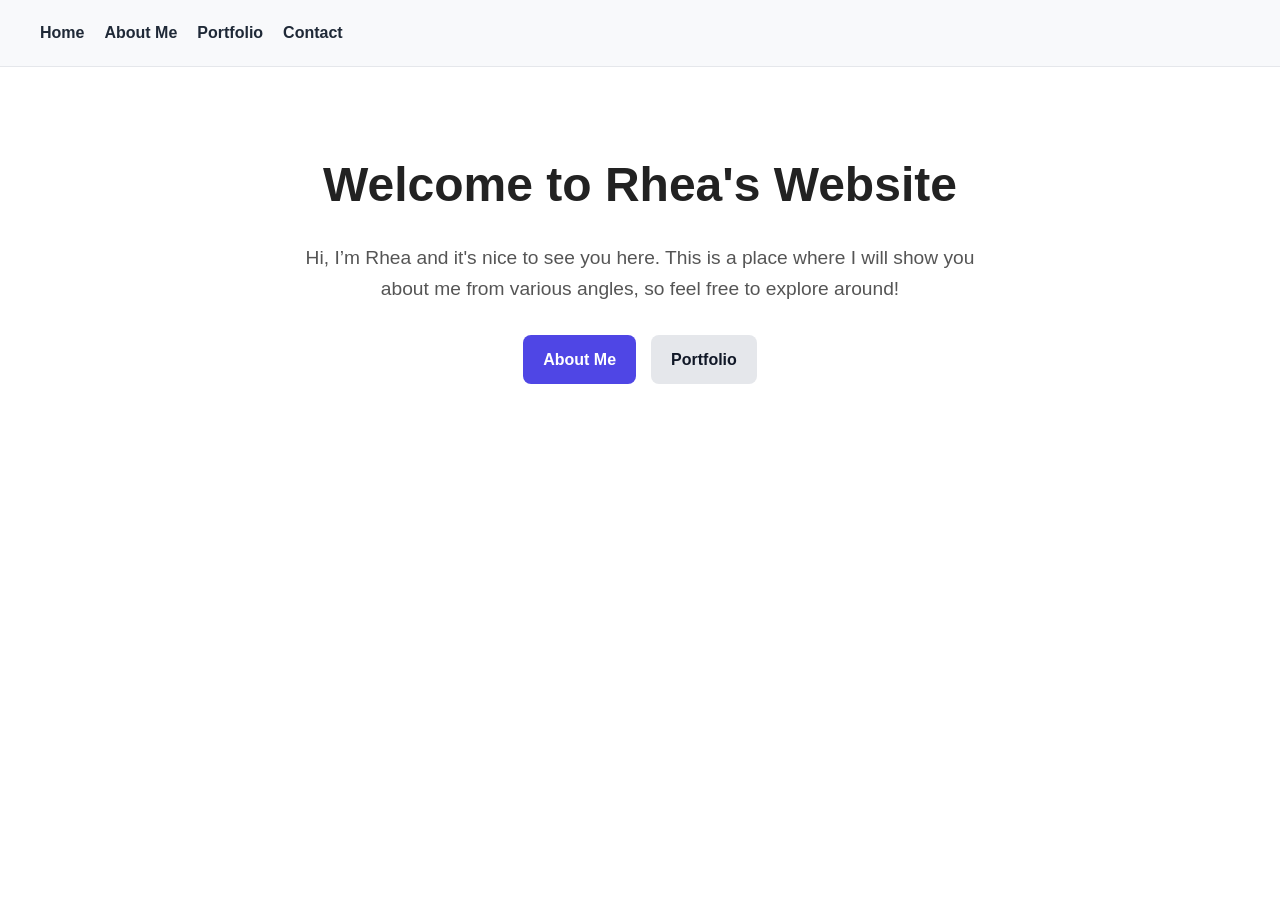
==== index.html @ 352bc134 "rename" ====
<!DOCTYPE html>
<html lang="en">
<head>
  <meta charset="UTF-8">
  <meta name="viewport" content="width=device-width, initial-scale=1.0">
  <title>Rhea Guo</title>
  <style>
    body {
      margin: 0;
      font-family: Arial, sans-serif;
      background-color: #ffffff;
      color: #222;
      line-height: 1.6;
    }

    header {
      background: #f8f9fb;
      border-bottom: 1px solid #e5e7eb;
      padding: 20px 40px;
    }

    nav {
      display: flex;
      gap: 20px;
      flex-wrap: wrap;
    }

    nav a {
      text-decoration: none;
      color: #1f2937;
      font-weight: 600;
    }

    nav a:hover {
      color: #2563eb;
    }

    .hero {
      max-width: 900px;
      margin: 80px auto;
      padding: 0 40px;
      text-align: center;
    }

    .hero h1 {
      font-size: 3rem;
      margin-bottom: 20px;
    }

    .hero p {
      font-size: 1.2rem;
      color: #555;
      max-width: 700px;
      margin: 0 auto 30px auto;
    }

    .buttons {
      display: flex;
      justify-content: center;
      gap: 15px;
      flex-wrap: wrap;
    }

    .button {
      display: inline-block;
      padding: 12px 20px;
      border-radius: 8px;
      text-decoration: none;
      font-weight: 600;
    }

    .primary {
      background: #4f46e5;
      color: white;
    }

    .secondary {
      background: #e5e7eb;
      color: #111827;
    }

    .button:hover {
      opacity: 0.9;
    }
  </style>
</head>

<body>
  <header>
    <nav>
      <a href="index.html">Home</a>
      <a href="about.html">About Me</a>
      <a href="portfolio.html">Portfolio</a>
      <a href="contact.html">Contact</a>
    </nav>
  </header>

  <main class="hero">
    <h1>Welcome to Rhea's Website</h1>
    <p>
      Hi, I’m Rhea and it's nice to see you here. This is a place where I will show you about me from various angles, so feel free to explore around!
    </p>

    <div class="buttons">
      <a class="button primary" href="about.html">About Me</a>
      <a class="button secondary" href="portfolio.html">Portfolio</a>
    </div>
  </main>
</body>
</html>
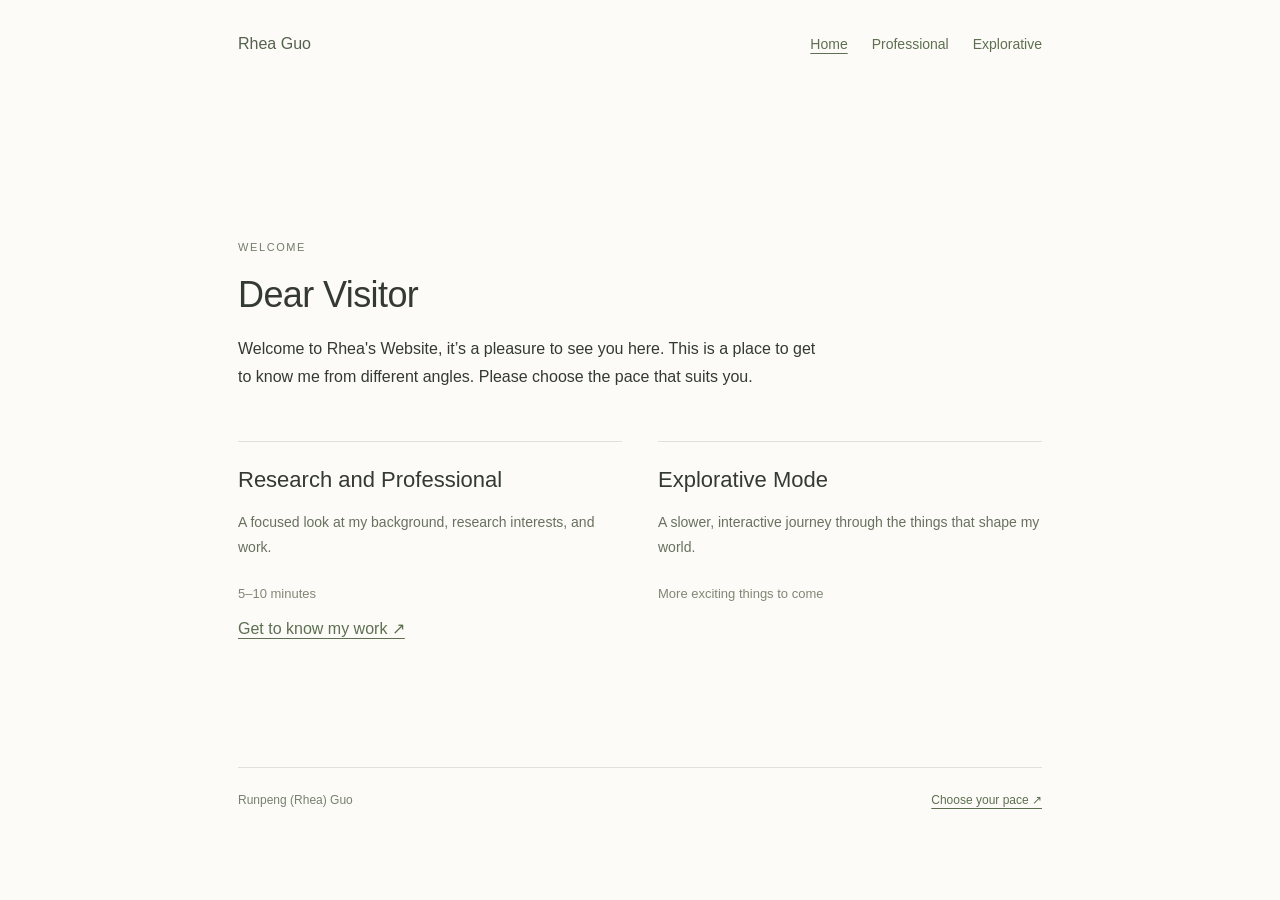
==== commit 96136e42: "add_homepage_professional" ====
--- a/index.html
+++ b/index.html
@@ -1,110 +1,82 @@
 <!DOCTYPE html>
 <html lang="en">
-<head>
-  <meta charset="UTF-8">
-  <meta name="viewport" content="width=device-width, initial-scale=1.0">
-  <title>Rhea Guo</title>
-  <style>
-    body {
-      margin: 0;
-      font-family: Arial, sans-serif;
-      background-color: #ffffff;
-      color: #222;
-      line-height: 1.6;
-    }
+  <head>
+    <meta charset="utf-8">
+    <meta name="viewport" content="width=device-width, initial-scale=1">
 
-    header {
-      background: #f8f9fb;
-      border-bottom: 1px solid #e5e7eb;
-      padding: 20px 40px;
-    }
+    <meta
+      name="description"
+      content="Runpeng (Rhea) Guo — Computer Science and Brain &amp; Cognitive Science. Work, research interests, and personal explorations."
+    >
 
-    nav {
-      display: flex;
-      gap: 20px;
-      flex-wrap: wrap;
-    }
+    <title>Welcome | Rhea Guo</title>
 
-    nav a {
-      text-decoration: none;
-      color: #1f2937;
-      font-weight: 600;
-    }
+    <link rel="stylesheet" href="assets/style.css">
+    <script defer src="assets/reveal.js"></script>
+  </head>
 
-    nav a:hover {
-      color: #2563eb;
-    }
+  <body>
+    <a class="skip" href="#main">Skip to content</a>
 
-    .hero {
-      max-width: 900px;
-      margin: 80px auto;
-      padding: 0 40px;
-      text-align: center;
-    }
+    <div class="botanical" aria-hidden="true"></div>
+    <div class="paper" aria-hidden="true"></div>
 
-    .hero h1 {
-      font-size: 3rem;
-      margin-bottom: 20px;
-    }
+    <div class="site">
+      <header>
+        <a class="brand" href="index.html">Rhea Guo</a>
 
-    .hero p {
-      font-size: 1.2rem;
-      color: #555;
-      max-width: 700px;
-      margin: 0 auto 30px auto;
-    }
+        <nav aria-label="Main navigation">
+          <a href="index.html" aria-current="page">Home</a>
+          <a href="professional.html">Professional</a>
+          <a href="about.html">Explorative</a>
+        </nav>
+      </header>
 
-    .buttons {
-      display: flex;
-      justify-content: center;
-      gap: 15px;
-      flex-wrap: wrap;
-    }
+      <main id="main">
+        <div class="entry">
+          <span class="eyebrow">Welcome</span>
 
-    .button {
-      display: inline-block;
-      padding: 12px 20px;
-      border-radius: 8px;
-      text-decoration: none;
-      font-weight: 600;
-    }
+          <h1>Dear Visitor</h1> <!-- add "good morning" "good afternoon" "good night" based on the visitor's time-->
 
-    .primary {
-      background: #4f46e5;
-      color: white;
-    }
+          <p>
+            Welcome to Rhea's Website, it’s a pleasure to see you here. This is a place to get to know me from different angles. Please choose the pace that suits you.
+          </p>
 
-    .secondary {
-      background: #e5e7eb;
-      color: #111827;
-    }
+          <div class="choices">
+            <div class="choice">
+              <h2>Research and Professional</h2>
 
-    .button:hover {
-      opacity: 0.9;
-    }
-  </style>
-</head>
+              <p>
+                A focused look at my background, research interests,
+                and work.
+              </p>
 
-<body>
-  <header>
-    <nav>
-      <a href="index.html">Home</a>
-      <a href="about.html">About Me</a>
-      <a href="portfolio.html">Portfolio</a>
-      <a href="contact.html">Contact</a>
-    </nav>
-  </header>
+              <span class="status">5–10 minutes</span>
+              <br>
 
-  <main class="hero">
-    <h1>Welcome to Rhea's Website</h1>
-    <p>
-      Hi, I’m Rhea and it's nice to see you here. This is a place where I will show you about me from various angles, so feel free to explore around!
-    </p>
+              <a class="cta" href="professional.html">
+                Get to know my work ↗
+              </a>
+            </div>
 
-    <div class="buttons">
-      <a class="button primary" href="about.html">About Me</a>
-      <a class="button secondary" href="portfolio.html">Portfolio</a>
+            <div class="choice">
+              <h2>Explorative Mode</h2>
+
+              <p>
+                A slower, interactive journey through the things
+                that shape my world.
+              </p>
+
+              <span class="status">More exciting things to come</span>
+            </div>
+          </div>
+        </div>
+      </main>
+
+      <footer>
+        <span>Runpeng (Rhea) Guo</span>
+        <a href="index.html">Choose your pace ↗</a>
+      </footer>
     </div>
-  </main>
-</body>
-</html>+  </body>
+</html>
--- a/assets/style.css
+++ b/assets/style.css
@@ -0,0 +1,88 @@
+:root{font-family:-apple-system,BlinkMacSystemFont,"Segoe UI",sans-serif;color:#343a32;background:#fcfbf7;font-size:16px;line-height:1.75}*{box-sizing:border-box}body{margin:0;min-height:100vh}a{color:#5d7051;text-underline-offset:4px}a:hover{color:#34492a}a:focus-visible,button:focus-visible{outline:2px solid #687c59;outline-offset:5px}.botanical{position:fixed;inset:0;z-index:0;pointer-events:none;background:#fcfbf7 url('pressed-specimens.jpg') center/cover no-repeat;filter:saturate(.7)}.paper{position:fixed;inset:0;z-index:1;pointer-events:none;background:#fcfbf7}.paper.revealing{mask-image:radial-gradient(circle 180px at var(--x,-500px) var(--y,-500px),rgba(0,0,0,.55),rgba(0,0,0,.72) 35%,#000 100%);-webkit-mask-image:radial-gradient(circle 180px at var(--x,-500px) var(--y,-500px),rgba(0,0,0,.55),rgba(0,0,0,.72) 35%,#000 100%)}.site{position:relative;z-index:2;max-width:900px;margin:auto;padding:30px 48px 32px}header{display:flex;justify-content:space-between;align-items:center;gap:24px}header .brand{text-decoration:none;color:#56624e;font-weight:500}nav{display:flex;gap:24px;flex-wrap:wrap;font-size:14px}nav a{text-decoration:none}nav [aria-current=page]{text-decoration:underline}main{padding:74px 0 24px}h1,h2,h3{font-weight:500;line-height:1.3}h1{font-size:36px;margin:12px 0 16px;letter-spacing:-.6px}h2{font-size:23px;margin:0 0 16px}h3{font-size:18px}p{margin:0 0 20px}.eyebrow{font-size:11px;letter-spacing:1.6px;color:#737c69;text-transform:uppercase}.profile{display:flex;align-items:center;justify-content:space-between;gap:32px;margin:0 0 35px}.profile p{margin:0;color:#646e5b}.portrait{width:190px;height:190px;flex:0 0 190px;border-radius:50%;background:#f0f0e9;border:1px dashed #c7ccbf;color:#798171;display:flex;align-items:center;justify-content:center;font-size:12px;object-fit:cover}section{padding:32px 0;border-top:1px solid #dfe2d8}.intro{max-width:660px}.interests{padding-left:20px}.muted{color:#71796a;font-size:14px}.choices{display:grid;grid-template-columns:1fr 1fr;gap:36px;margin-top:50px}.choice{border-top:1px solid #dfe2d8;padding-top:24px}.choice p{font-size:14px;color:#68715f}.choice h2{font-size:22px}.entry{padding-top:100px;padding-bottom:100px}.entry>p{max-width:580px}.status{font-size:13px;color:#818775}.cta{display:inline-block;margin-top:8px}footer{display:flex;justify-content:space-between;flex-wrap:wrap;gap:16px;border-top:1px solid #dfe2d8;padding-top:22px;font-size:12px;color:#77806e}.skip{position:absolute;left:20px;top:-100px;z-index:5;background:#fcfbf7;padding:10px}.skip:focus{top:10px}@media(max-width:600px){.site{padding:24px}header{align-items:flex-start;flex-direction:column;gap:15px}nav{gap:20px}main{padding-top:48px}.profile{gap:18px}.portrait{width:120px;height:120px;flex-basis:120px}h1{font-size:29px}.choices{grid-template-columns:1fr;gap:28px}.entry{padding-top:65px;padding-bottom:60px}}@media(prefers-reduced-motion:reduce){.paper.revealing{mask-image:none;-webkit-mask-image:none}}
+
+/* Professional mode: plain, very pale coral at the same lightness. */
+body.professional-mode{background:#fffaf7}
+.professional-mode .skip{background:#fffaf7}
+.professional-mode .portrait{background:#f9e9e0;border-color:#dfc9be}
+
+.professional-mode .featured-work {
+    max-width: 660px;
+    padding: 20px 24px;
+    border: 1px solid #e8dcd5;
+    border-radius: 6px;
+    background: #fffdfb;
+}
+
+.featured-work .eyebrow {
+    margin-bottom: 8px;
+}
+
+.featured-work h3 {
+    margin: 0 0 6px;
+    font-size: 21px;
+}
+
+.featured-work .work-subtitle {
+    margin-bottom: 6px;
+}
+
+.featured-work p:last-child {
+    margin-bottom: 0;
+}
+
+.featured-work + .featured-work {
+    margin-top: 14px;
+}
+
+.featured-work .muted {
+    margin-top: 10px;
+}
+
+.professional-mode .research-tags {
+    display: flex;
+    flex-wrap: wrap;
+    gap: 8px;
+    margin: 0;
+    padding: 0;
+    list-style: none;
+}
+
+.professional-mode .research-tags li {
+    padding: 4px 12px;
+    border: 1px solid #e8d3c7;
+    border-radius: 999px;
+    background: #f9e9e0;
+    color: #60463b;
+    font-size: 14px;
+}
+
+.featured-work-with-image {
+    display: grid;
+    grid-template-columns: minmax(0, 1fr) min(36%, 228px);
+    align-items: center;
+    gap: clamp(12px, 3vw, 20px);
+}
+
+.work-thumbnail {
+    display: block;
+    width: 100%;
+    height: auto;
+    aspect-ratio: 6 / 5;
+    object-fit: cover;
+    object-position: right center;
+    border-radius: 4px;
+}
+
+.work-thumbnail-overview {
+    object-position: center;
+}
+
+@media (max-width: 480px) {
+    .featured-work-with-image {
+        grid-template-columns: minmax(0, 1fr);
+    }
+
+    .work-thumbnail {
+        width: min(228px, 100%);
+    }
+}
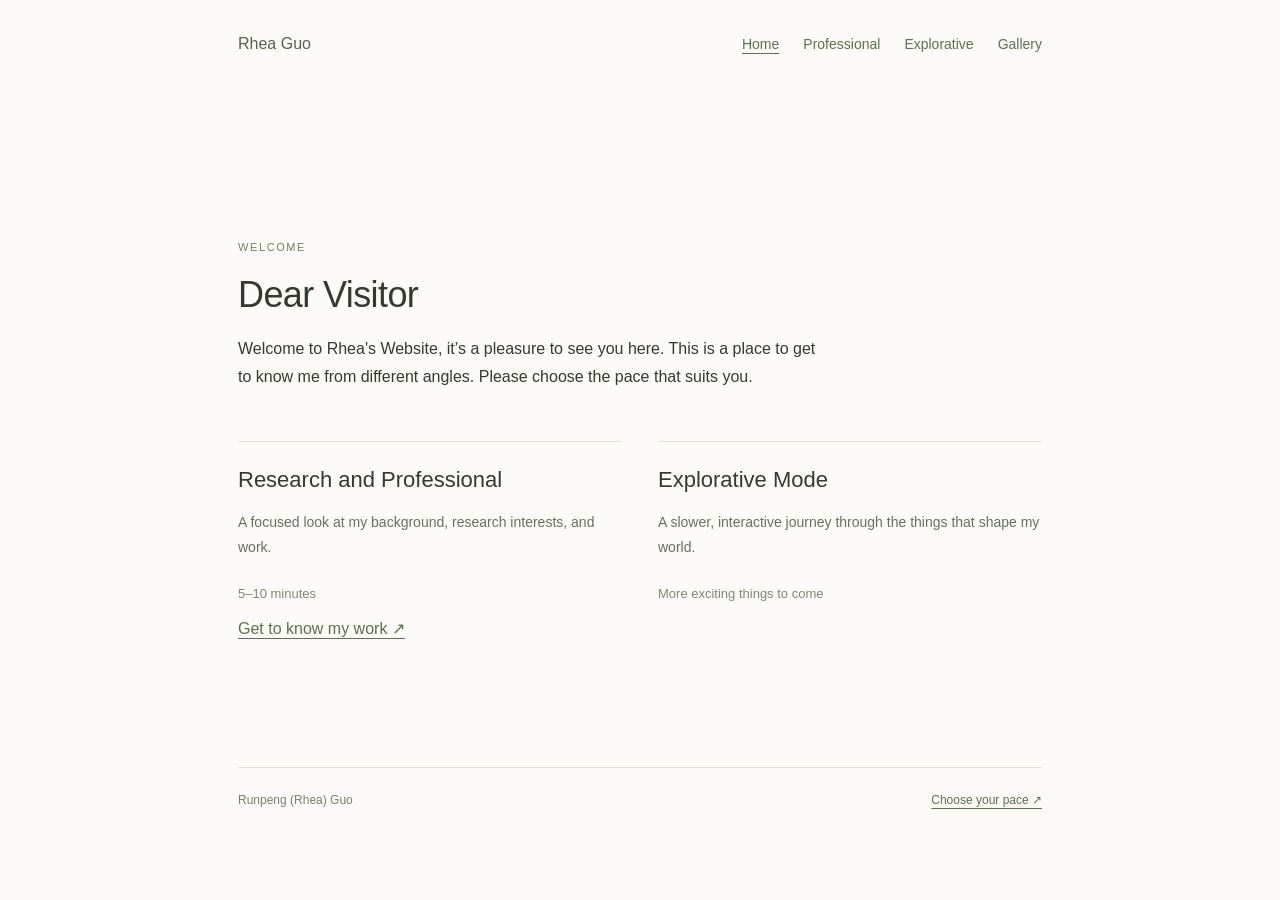
==== commit 9338b88d: "fix professional add gallery" ====
--- a/index.html
+++ b/index.html
@@ -29,6 +29,7 @@
           <a href="index.html" aria-current="page">Home</a>
           <a href="professional.html">Professional</a>
           <a href="about.html">Explorative</a>
+          <a href="gallery.html">Gallery</a>
         </nav>
       </header>
 
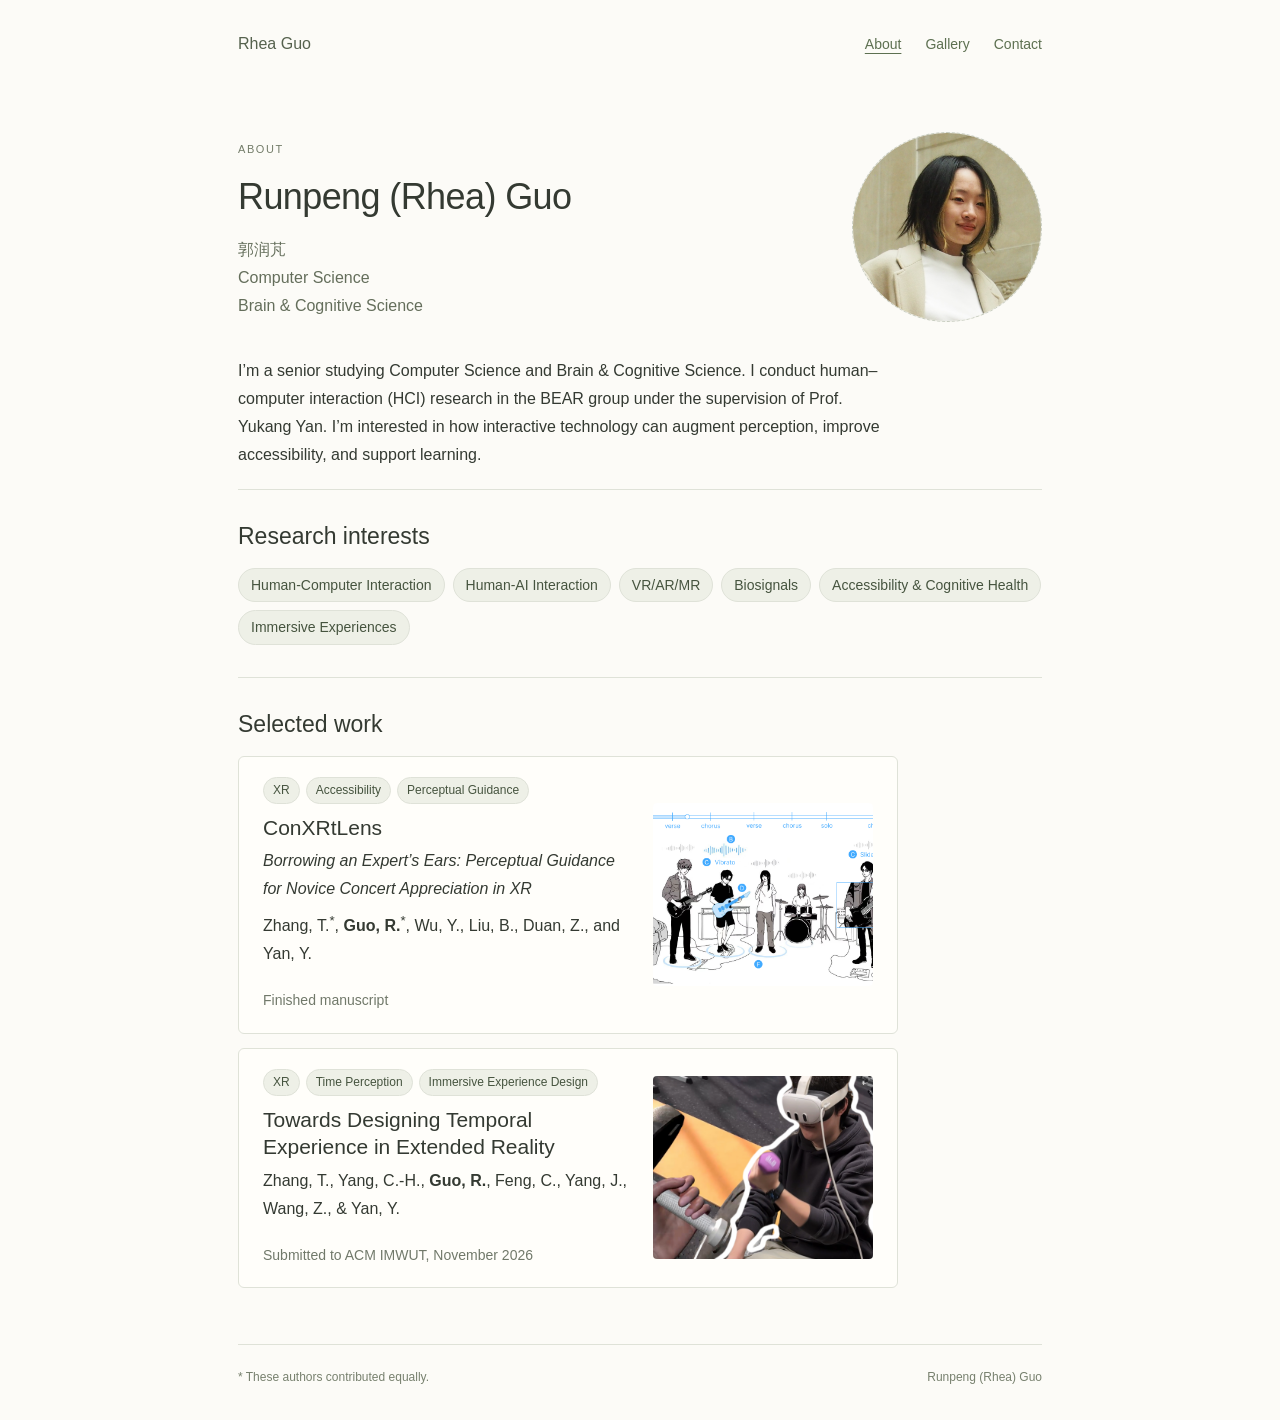
==== commit f4c7520b: "added contact" ====
--- a/index.html
+++ b/index.html
@@ -1,83 +1,115 @@
+
 <!DOCTYPE html>
 <html lang="en">
-  <head>
-    <meta charset="utf-8">
-    <meta name="viewport" content="width=device-width, initial-scale=1">
-
+<head>
+    <meta charset="UTF-8">
+    <meta name="viewport" content="width=device-width, initial-scale=1.0">
     <meta
-      name="description"
-      content="Runpeng (Rhea) Guo — Computer Science and Brain &amp; Cognitive Science. Work, research interests, and personal explorations."
+        name="description"
+        content="Runpeng (Rhea) Guo — Computer Science and Brain &amp; Cognitive Science. Work, research interests, and personal explorations."
     >
 
-    <title>Welcome | Rhea Guo</title>
+    <title>About | Rhea Guo</title>
 
     <link rel="stylesheet" href="assets/style.css">
-    <script defer src="assets/reveal.js"></script>
-  </head>
+</head>
 
-  <body>
+<body class="professional-mode">
     <a class="skip" href="#main">Skip to content</a>
 
-    <div class="botanical" aria-hidden="true"></div>
-    <div class="paper" aria-hidden="true"></div>
+    <div class="site">
 
-    <div class="site">
-      <header>
-        <a class="brand" href="index.html">Rhea Guo</a>
+        <!-- Header -->
+        <header>
+            <a class="brand" href="index.html">Rhea Guo</a>
 
-        <nav aria-label="Main navigation">
-          <a href="index.html" aria-current="page">Home</a>
-          <a href="professional.html">Professional</a>
-          <a href="about.html">Explorative</a>
-          <a href="gallery.html">Gallery</a>
-        </nav>
-      </header>
+            <nav aria-label="Main navigation">
+                <a href="index.html" aria-current="page">About</a>
+                <a href="gallery.html">Gallery</a>
+                <a href="contact.html">Contact</a>
+            </nav>
+        </header>
 
-      <main id="main">
-        <div class="entry">
-          <span class="eyebrow">Welcome</span>
+        <!-- Main Content -->
+        <main id="main">
 
-          <h1>Dear Visitor</h1> <!-- add "good morning" "good afternoon" "good night" based on the visitor's time-->
+            <!-- Profile Section -->
+            <div class="profile">
+                <div>
+                    <span class="eyebrow">About</span>
 
-          <p>
-            Welcome to Rhea's Website, it’s a pleasure to see you here. This is a place to get to know me from different angles. Please choose the pace that suits you.
-          </p>
+                    <h1>Runpeng (Rhea) Guo</h1>
 
-          <div class="choices">
-            <div class="choice">
-              <h2>Research and Professional</h2>
+                    <p>
+                        <span lang="zh-Hans">郭润芃</span><br>
+                        Computer Science<br>
+                        Brain &amp; Cognitive Science
+                    </p>
+                </div>
 
-              <p>
-                A focused look at my background, research interests,
-                and work.
-              </p>
-
-              <span class="status">5–10 minutes</span>
-              <br>
-
-              <a class="cta" href="professional.html">
-                Get to know my work ↗
-              </a>
+                <img class="portrait" src="assets/rhea-portrait.png" alt="Portrait of Runpeng (Rhea) Guo">
             </div>
 
-            <div class="choice">
-              <h2>Explorative Mode</h2>
+            <!-- Introduction -->
+            <p class="intro">
+                I’m a senior studying Computer Science and Brain &amp; Cognitive Science. I conduct human–computer interaction (HCI) research in the BEAR group under the supervision of Prof. Yukang Yan. I’m interested in how interactive technology can augment perception, improve accessibility, and support learning.
+            </p>
 
-              <p>
-                A slower, interactive journey through the things
-                that shape my world.
-              </p>
+            <!-- Research Interests -->
+            <section>
+                <h2>Research interests</h2>
+                <ul class="interests research-tags" role="list">
+                    <li>Human-Computer Interaction</li>
+                    <li>Human-AI Interaction</li>
+                    <li>VR/AR/MR</li>
+                    <li>Biosignals</li>
+                    <li>Accessibility &amp; Cognitive Health</li>
+                    <li>Immersive Experiences</li>
+                </ul>
+            </section>
 
-              <span class="status">More exciting things to come</span>
-            </div>
-          </div>
-        </div>
-      </main>
+            <section aria-labelledby="selected-work">
+                <h2 id="selected-work">Selected work</h2>
+                <article class="featured-work featured-work-with-image">
+                    <div>
+                        <ul class="research-tags work-tags" role="list" aria-label="Project keywords">
+                            <li>XR</li>
+                            <li>Accessibility</li>
+                            <li>Perceptual Guidance</li>
+                        </ul>
+                        <h3>ConXRtLens</h3>
+                        <p class="work-subtitle"><cite>Borrowing an Expert’s Ears: Perceptual Guidance for Novice Concert Appreciation in XR</cite></p>
+                        <p>Zhang, T.<sup>*</sup>, <strong>Guo, R.</strong><sup>*</sup>, Wu, Y., Liu, B., Duan, Z., and Yan, Y.</p>
+                        <p class="muted">Finished manuscript</p>
+                    </div>
+                    <img class="work-thumbnail work-thumbnail-overview" src="assets/conxrtlens-overview.png" width="766" height="608"
+                         alt="ConXRtLens concert scene with a song timeline and visual cues around the performers">
+                </article>
+                <article class="featured-work featured-work-with-image">
+                    <div>
+                        <ul class="research-tags work-tags" role="list" aria-label="Project keywords">
+                            <li>XR</li>
+                            <li>Time Perception</li>
+                            <li>Immersive Experience Design</li>
+                        </ul>
+                        <h3>Towards Designing Temporal Experience in Extended Reality</h3>
+                        <p>Zhang, T., Yang, C.-H., <strong>Guo, R.</strong>, Feng, C., Yang, J., Wang, Z., &amp; Yan, Y.</p>
+                        <p class="muted">Submitted to ACM IMWUT, November 2026</p>
+                    </div>
+                    <img class="work-thumbnail" src="assets/temporal-demo.png" width="906" height="480"
+                         alt="XR exercise demo with a headset wearer lifting a dumbbell">
+                </article>
+            </section>
 
-      <footer>
-        <span>Runpeng (Rhea) Guo</span>
-        <a href="index.html">Choose your pace ↗</a>
-      </footer>
+            <!-- News draft to complete before displaying: Very excited to attend UIST2026 and -->
+        </main>
+
+        <!-- Footer -->
+        <footer>
+            <span>* These authors contributed equally.</span>
+            <span>Runpeng (Rhea) Guo</span>
+        </footer>
+
     </div>
-  </body>
+</body>
 </html>
--- a/assets/style.css
+++ b/assets/style.css
@@ -1,20 +1,11 @@
 :root{font-family:-apple-system,BlinkMacSystemFont,"Segoe UI",sans-serif;color:#343a32;background:#fcfbf7;font-size:16px;line-height:1.75}*{box-sizing:border-box}body{margin:0;min-height:100vh}a{color:#5d7051;text-underline-offset:4px}a:hover{color:#34492a}a:focus-visible,button:focus-visible{outline:2px solid #687c59;outline-offset:5px}.botanical{position:fixed;inset:0;z-index:0;pointer-events:none;background:#fcfbf7 url('pressed-specimens.jpg') center/cover no-repeat;filter:saturate(.7)}.paper{position:fixed;inset:0;z-index:1;pointer-events:none;background:#fcfbf7}.paper.revealing{mask-image:radial-gradient(circle 180px at var(--x,-500px) var(--y,-500px),rgba(0,0,0,.55),rgba(0,0,0,.72) 35%,#000 100%);-webkit-mask-image:radial-gradient(circle 180px at var(--x,-500px) var(--y,-500px),rgba(0,0,0,.55),rgba(0,0,0,.72) 35%,#000 100%)}.site{position:relative;z-index:2;max-width:900px;margin:auto;padding:30px 48px 32px}header{display:flex;justify-content:space-between;align-items:center;gap:24px}header .brand{text-decoration:none;color:#56624e;font-weight:500}nav{display:flex;gap:24px;flex-wrap:wrap;font-size:14px}nav a{text-decoration:none}nav [aria-current=page]{text-decoration:underline}main{padding:74px 0 24px}h1,h2,h3{font-weight:500;line-height:1.3}h1{font-size:36px;margin:12px 0 16px;letter-spacing:-.6px}h2{font-size:23px;margin:0 0 16px}h3{font-size:18px}p{margin:0 0 20px}.eyebrow{font-size:11px;letter-spacing:1.6px;color:#737c69;text-transform:uppercase}.profile{display:flex;align-items:center;justify-content:space-between;gap:32px;margin:0 0 35px}.profile p{margin:0;color:#646e5b}.portrait{width:190px;height:190px;flex:0 0 190px;border-radius:50%;background:#f0f0e9;border:1px dashed #c7ccbf;color:#798171;display:flex;align-items:center;justify-content:center;font-size:12px;object-fit:cover}section{padding:32px 0;border-top:1px solid #dfe2d8}.intro{max-width:660px}.interests{padding-left:20px}.muted{color:#71796a;font-size:14px}.choices{display:grid;grid-template-columns:1fr 1fr;gap:36px;margin-top:50px}.choice{border-top:1px solid #dfe2d8;padding-top:24px}.choice p{font-size:14px;color:#68715f}.choice h2{font-size:22px}.entry{padding-top:100px;padding-bottom:100px}.entry>p{max-width:580px}.status{font-size:13px;color:#818775}.cta{display:inline-block;margin-top:8px}footer{display:flex;justify-content:space-between;flex-wrap:wrap;gap:16px;border-top:1px solid #dfe2d8;padding-top:22px;font-size:12px;color:#77806e}.skip{position:absolute;left:20px;top:-100px;z-index:5;background:#fcfbf7;padding:10px}.skip:focus{top:10px}@media(max-width:600px){.site{padding:24px}header{align-items:flex-start;flex-direction:column;gap:15px}nav{gap:20px}main{padding-top:48px}.profile{gap:18px}.portrait{width:120px;height:120px;flex-basis:120px}h1{font-size:29px}.choices{grid-template-columns:1fr;gap:28px}.entry{padding-top:65px;padding-bottom:60px}}@media(prefers-reduced-motion:reduce){.paper.revealing{mask-image:none;-webkit-mask-image:none}}
-
-/* Professional mode: plain, very pale coral at the same lightness. */
-body.professional-mode{background:#fffaf7}
-.professional-mode .skip{background:#fffaf7}
-.professional-mode .portrait{background:#f9e9e0;border-color:#dfc9be}
 
 .professional-mode .featured-work {
     max-width: 660px;
     padding: 20px 24px;
-    border: 1px solid #e8dcd5;
+    border: 1px solid #dfe2d8;
     border-radius: 6px;
-    background: #fffdfb;
-}
-
-.featured-work .eyebrow {
-    margin-bottom: 8px;
+    background: #fffefa;
 }
 
 .featured-work h3 {
@@ -49,11 +40,21 @@
 
 .professional-mode .research-tags li {
     padding: 4px 12px;
-    border: 1px solid #e8d3c7;
+    border: 1px solid #dfe2d8;
     border-radius: 999px;
-    background: #f9e9e0;
-    color: #60463b;
+    background: #eef0e7;
+    color: #46543f;
     font-size: 14px;
+}
+
+.professional-mode .work-tags {
+    gap: 6px;
+    margin-bottom: 10px;
+}
+
+.professional-mode .work-tags li {
+    padding: 2px 9px;
+    font-size: 12px;
 }
 
 .featured-work-with-image {
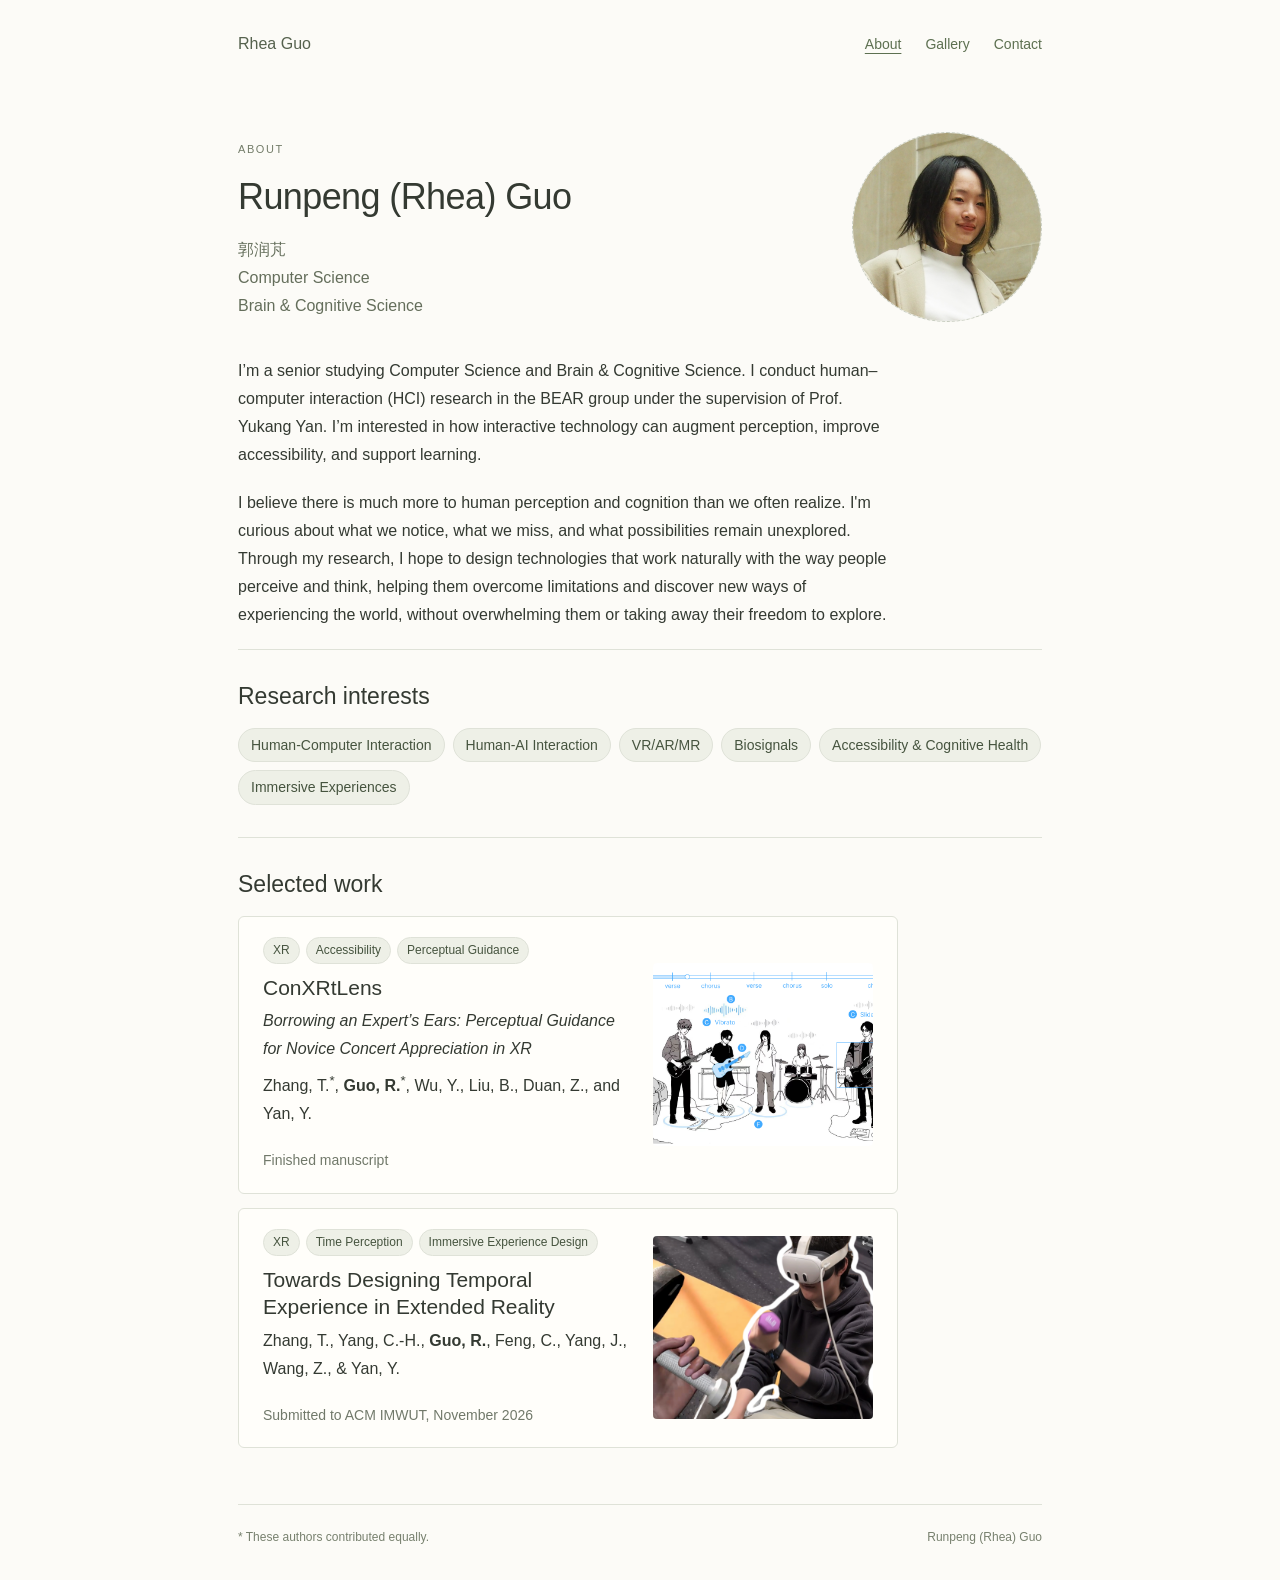
==== commit 7e52fbd8: "add one image, add philosophy" ====
--- a/index.html
+++ b/index.html
@@ -53,6 +53,10 @@
             <!-- Introduction -->
             <p class="intro">
                 I’m a senior studying Computer Science and Brain &amp; Cognitive Science. I conduct human–computer interaction (HCI) research in the BEAR group under the supervision of Prof. Yukang Yan. I’m interested in how interactive technology can augment perception, improve accessibility, and support learning.
+            </p>
+
+            <p class="intro">
+                I believe there is much more to human perception and cognition than we often realize. I'm curious about what we notice, what we miss, and what possibilities remain unexplored. Through my research, I hope to design technologies that work naturally with the way people perceive and think, helping them overcome limitations and discover new ways of experiencing the world, without overwhelming them or taking away their freedom to explore.
             </p>
 
             <!-- Research Interests -->
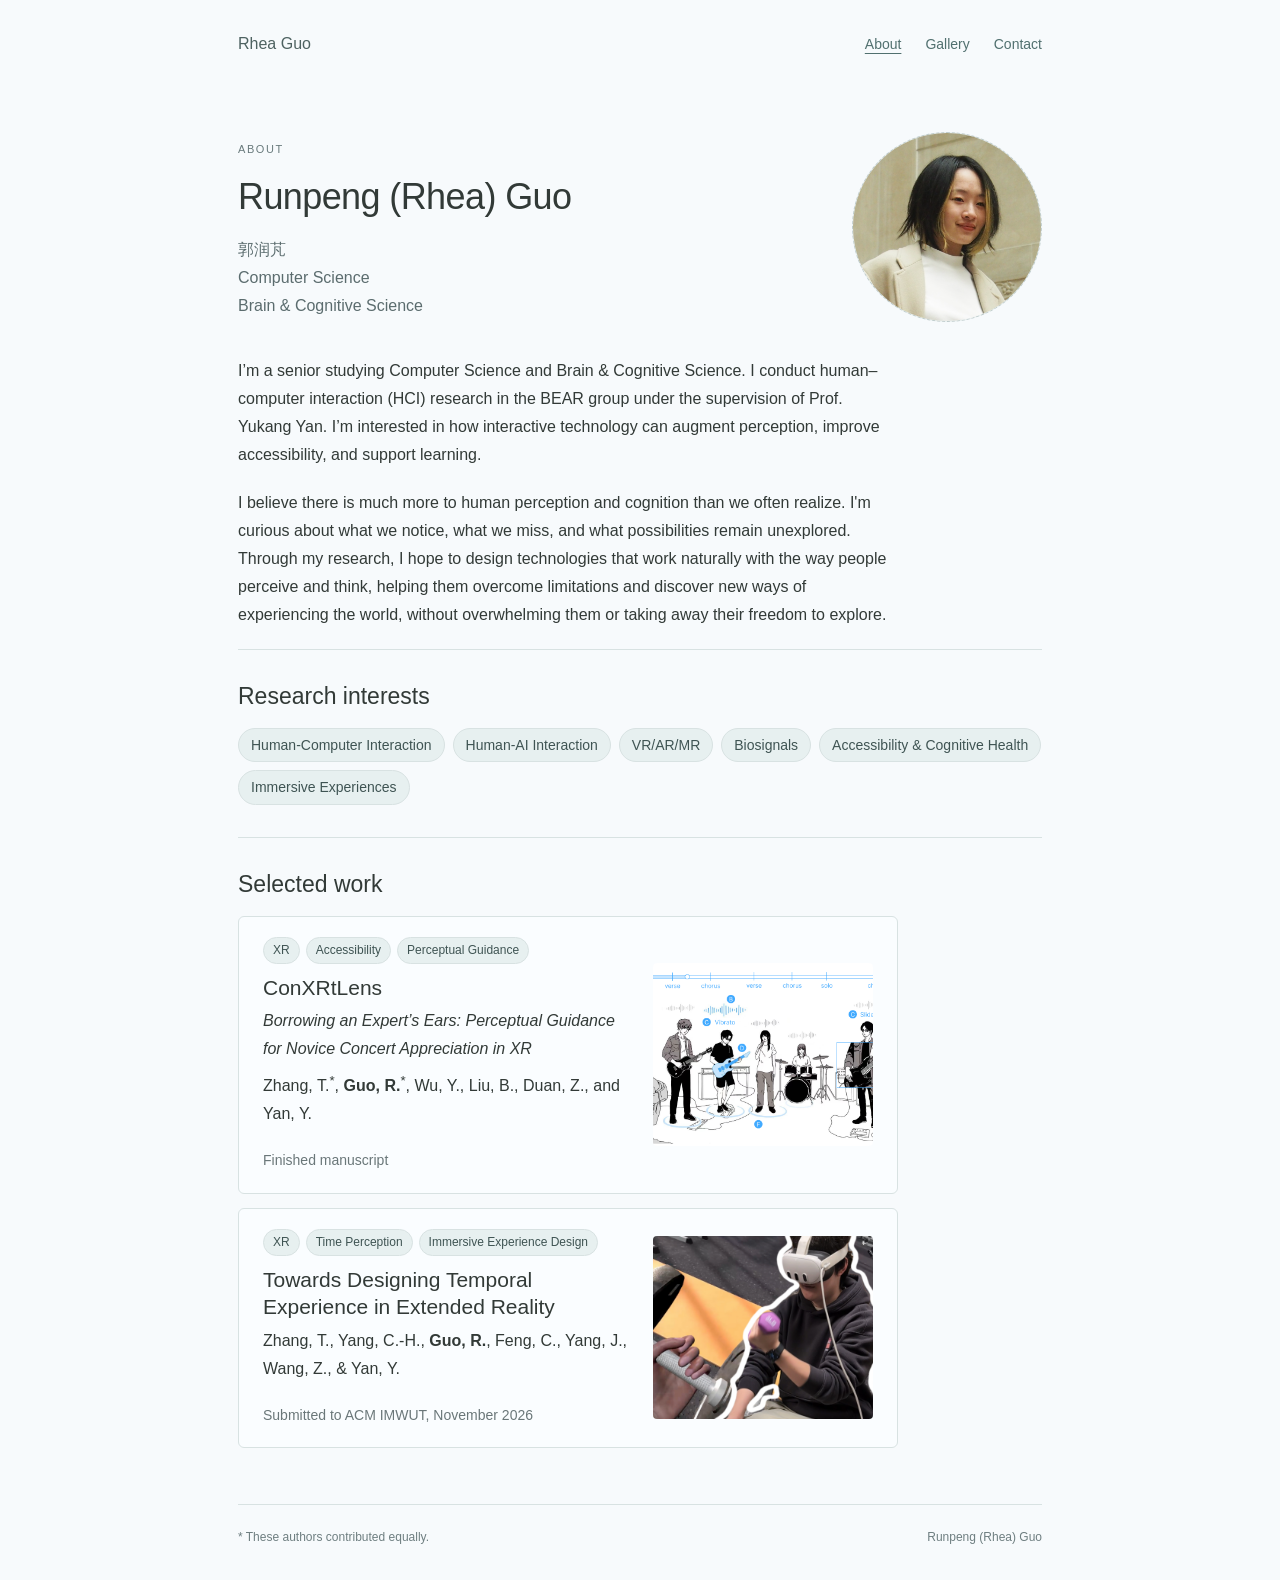
==== commit 56050843: "favicon" ====
--- a/index.html
+++ b/index.html
@@ -11,6 +11,7 @@
 
     <title>About | Rhea Guo</title>
 
+    <link rel="icon" type="image/png" sizes="64x64" href="assets/favicon-paw.png">
     <link rel="stylesheet" href="assets/style.css">
 </head>
 
--- a/assets/style.css
+++ b/assets/style.css
@@ -1,11 +1,296 @@
-:root{font-family:-apple-system,BlinkMacSystemFont,"Segoe UI",sans-serif;color:#343a32;background:#fcfbf7;font-size:16px;line-height:1.75}*{box-sizing:border-box}body{margin:0;min-height:100vh}a{color:#5d7051;text-underline-offset:4px}a:hover{color:#34492a}a:focus-visible,button:focus-visible{outline:2px solid #687c59;outline-offset:5px}.botanical{position:fixed;inset:0;z-index:0;pointer-events:none;background:#fcfbf7 url('pressed-specimens.jpg') center/cover no-repeat;filter:saturate(.7)}.paper{position:fixed;inset:0;z-index:1;pointer-events:none;background:#fcfbf7}.paper.revealing{mask-image:radial-gradient(circle 180px at var(--x,-500px) var(--y,-500px),rgba(0,0,0,.55),rgba(0,0,0,.72) 35%,#000 100%);-webkit-mask-image:radial-gradient(circle 180px at var(--x,-500px) var(--y,-500px),rgba(0,0,0,.55),rgba(0,0,0,.72) 35%,#000 100%)}.site{position:relative;z-index:2;max-width:900px;margin:auto;padding:30px 48px 32px}header{display:flex;justify-content:space-between;align-items:center;gap:24px}header .brand{text-decoration:none;color:#56624e;font-weight:500}nav{display:flex;gap:24px;flex-wrap:wrap;font-size:14px}nav a{text-decoration:none}nav [aria-current=page]{text-decoration:underline}main{padding:74px 0 24px}h1,h2,h3{font-weight:500;line-height:1.3}h1{font-size:36px;margin:12px 0 16px;letter-spacing:-.6px}h2{font-size:23px;margin:0 0 16px}h3{font-size:18px}p{margin:0 0 20px}.eyebrow{font-size:11px;letter-spacing:1.6px;color:#737c69;text-transform:uppercase}.profile{display:flex;align-items:center;justify-content:space-between;gap:32px;margin:0 0 35px}.profile p{margin:0;color:#646e5b}.portrait{width:190px;height:190px;flex:0 0 190px;border-radius:50%;background:#f0f0e9;border:1px dashed #c7ccbf;color:#798171;display:flex;align-items:center;justify-content:center;font-size:12px;object-fit:cover}section{padding:32px 0;border-top:1px solid #dfe2d8}.intro{max-width:660px}.interests{padding-left:20px}.muted{color:#71796a;font-size:14px}.choices{display:grid;grid-template-columns:1fr 1fr;gap:36px;margin-top:50px}.choice{border-top:1px solid #dfe2d8;padding-top:24px}.choice p{font-size:14px;color:#68715f}.choice h2{font-size:22px}.entry{padding-top:100px;padding-bottom:100px}.entry>p{max-width:580px}.status{font-size:13px;color:#818775}.cta{display:inline-block;margin-top:8px}footer{display:flex;justify-content:space-between;flex-wrap:wrap;gap:16px;border-top:1px solid #dfe2d8;padding-top:22px;font-size:12px;color:#77806e}.skip{position:absolute;left:20px;top:-100px;z-index:5;background:#fcfbf7;padding:10px}.skip:focus{top:10px}@media(max-width:600px){.site{padding:24px}header{align-items:flex-start;flex-direction:column;gap:15px}nav{gap:20px}main{padding-top:48px}.profile{gap:18px}.portrait{width:120px;height:120px;flex-basis:120px}h1{font-size:29px}.choices{grid-template-columns:1fr;gap:28px}.entry{padding-top:65px;padding-bottom:60px}}@media(prefers-reduced-motion:reduce){.paper.revealing{mask-image:none;-webkit-mask-image:none}}
+:root {
+    font-family: -apple-system,BlinkMacSystemFont,"Segoe UI",sans-serif;
+    color: hsl(157 7.40741% 21.17647%);
+    background: hsl(202 45.45455% 97.84314%);
+    font-size: 16px;
+    line-height: 1.75;
+}
+
+* {
+    box-sizing: border-box;
+}
+
+body {
+    margin: 0;
+    min-height: 100vh;
+}
+
+a {
+    color: hsl(178 16.06218% 37.84314%);
+    text-underline-offset: 4px;
+}
+
+a:hover {
+    color: hsl(178 26.95652% 22.54902%);
+}
+
+a:focus-visible,button:focus-visible {
+    outline: 2px solid hsl(178 16.43192% 41.76471%);
+    outline-offset: 5px;
+}
+
+.botanical {
+    position: fixed;
+    inset: 0;
+    z-index: 0;
+    pointer-events: none;
+    background: hsl(202 45.45455% 97.84314%) url('pressed-specimens.jpg') center/cover no-repeat;
+    filter: saturate(.7);
+}
+
+.paper {
+    position: fixed;
+    inset: 0;
+    z-index: 1;
+    pointer-events: none;
+    background: hsl(202 45.45455% 97.84314%);
+}
+
+.paper.revealing {
+    mask-image: radial-gradient(circle 180px at var(--x,-500px) var(--y,-500px),rgba(0,0,0,.55),rgba(0,0,0,.72) 35%,#000 100%);
+    -webkit-mask-image: radial-gradient(circle 180px at var(--x,-500px) var(--y,-500px),rgba(0,0,0,.55),rgba(0,0,0,.72) 35%,#000 100%);
+}
+
+.site {
+    position: relative;
+    z-index: 2;
+    max-width: 900px;
+    margin: auto;
+    padding: 30px 48px 32px;
+}
+
+header {
+    display: flex;
+    justify-content: space-between;
+    align-items: center;
+    gap: 24px;
+}
+
+header .brand {
+    text-decoration: none;
+    color: hsl(178 11.36364% 34.50980%);
+    font-weight: 500;
+}
+
+nav {
+    display: flex;
+    gap: 24px;
+    flex-wrap: wrap;
+    font-size: 14px;
+}
+
+nav a {
+    text-decoration: none;
+}
+
+nav [aria-current=page] {
+    text-decoration: underline;
+}
+
+main {
+    padding: 74px 0 24px;
+}
+
+h1,h2,h3 {
+    font-weight: 500;
+    line-height: 1.3;
+}
+
+h1 {
+    font-size: 36px;
+    margin: 12px 0 16px;
+    letter-spacing: -.6px;
+}
+
+h2 {
+    font-size: 23px;
+    margin: 0 0 16px;
+}
+
+h3 {
+    font-size: 18px;
+}
+
+p {
+    margin: 0 0 20px;
+}
+
+.eyebrow {
+    font-size: 11px;
+    letter-spacing: 1.6px;
+    color: hsl(187 8.29694% 44.90196%);
+    text-transform: uppercase;
+}
+
+.profile {
+    display: flex;
+    align-items: center;
+    justify-content: space-between;
+    gap: 32px;
+    margin: 0 0 35px;
+}
+
+.profile p {
+    margin: 0;
+    color: hsl(187 9.45274% 39.41176%);
+}
+
+.portrait {
+    width: 190px;
+    height: 190px;
+    flex: 0 0 190px;
+    border-radius: 50%;
+    background: hsl(178 18.91892% 92.74510%);
+    border: 1px dashed hsl(178 11.30435% 77.45098%);
+    color: hsl(187 6.61157% 47.45098%);
+    display: flex;
+    align-items: center;
+    justify-content: center;
+    font-size: 12px;
+    object-fit: cover;
+}
+
+section {
+    padding: 32px 0;
+    border-top: 1px solid hsl(178 14.70588% 86.66667%);
+}
+
+.intro {
+    max-width: 660px;
+}
+
+.interests {
+    padding-left: 20px;
+}
+
+.muted {
+    color: hsl(187 6.60793% 44.50980%);
+    font-size: 14px;
+}
+
+.choices {
+    display: grid;
+    grid-template-columns: 1fr 1fr;
+    gap: 36px;
+    margin-top: 50px;
+}
+
+.choice {
+    border-top: 1px solid hsl(178 14.70588% 86.66667%);
+    padding-top: 24px;
+}
+
+.choice p {
+    font-size: 14px;
+    color: hsl(187 8.65385% 40.78431%);
+}
+
+.choice h2 {
+    font-size: 22px;
+}
+
+.entry {
+    padding-top: 100px;
+    padding-bottom: 100px;
+}
+
+.entry>p {
+    max-width: 580px;
+}
+
+.status {
+    font-size: 13px;
+    color: hsl(187 7.14286% 49.41176%);
+}
+
+.cta {
+    display: inline-block;
+    margin-top: 8px;
+}
+
+footer {
+    display: flex;
+    justify-content: space-between;
+    flex-wrap: wrap;
+    gap: 16px;
+    border-top: 1px solid hsl(178 14.70588% 86.66667%);
+    padding-top: 22px;
+    font-size: 12px;
+    color: hsl(187 7.56303% 46.66667%);
+}
+
+.skip {
+    position: absolute;
+    left: 20px;
+    top: -100px;
+    z-index: 5;
+    background: hsl(202 45.45455% 97.84314%);
+    padding: 10px;
+}
+
+.skip:focus {
+    top: 10px;
+}
+
+@media (max-width:600px) {
+    .site {
+        padding: 24px;
+    }
+
+    header {
+        align-items: flex-start;
+        flex-direction: column;
+        gap: 15px;
+    }
+
+    nav {
+        gap: 20px;
+    }
+
+    main {
+        padding-top: 48px;
+    }
+
+    .profile {
+        gap: 18px;
+    }
+
+    .portrait {
+        width: 120px;
+        height: 120px;
+        flex-basis: 120px;
+    }
+
+    h1 {
+        font-size: 29px;
+    }
+
+    .choices {
+        grid-template-columns: 1fr;
+        gap: 28px;
+    }
+
+    .entry {
+        padding-top: 65px;
+        padding-bottom: 60px;
+    }
+
+}
+
+@media (prefers-reduced-motion:reduce) {
+    .paper.revealing {
+        mask-image: none;
+        -webkit-mask-image: none;
+    }
+
+}
 
 .professional-mode .featured-work {
     max-width: 660px;
     padding: 20px 24px;
-    border: 1px solid #dfe2d8;
+    border: 1px solid hsl(178 14.70588% 86.66667%);
     border-radius: 6px;
-    background: #fffefa;
+    background: hsl(202 100.00000% 99.01961%);
 }
 
 .featured-work h3 {
@@ -40,10 +325,10 @@
 
 .professional-mode .research-tags li {
     padding: 4px 12px;
-    border: 1px solid #dfe2d8;
+    border: 1px solid hsl(178 14.70588% 86.66667%);
     border-radius: 999px;
-    background: #eef0e7;
-    color: #46543f;
+    background: hsl(178 23.07692% 92.35294%);
+    color: hsl(178 14.28571% 28.82353%);
     font-size: 14px;
 }
 
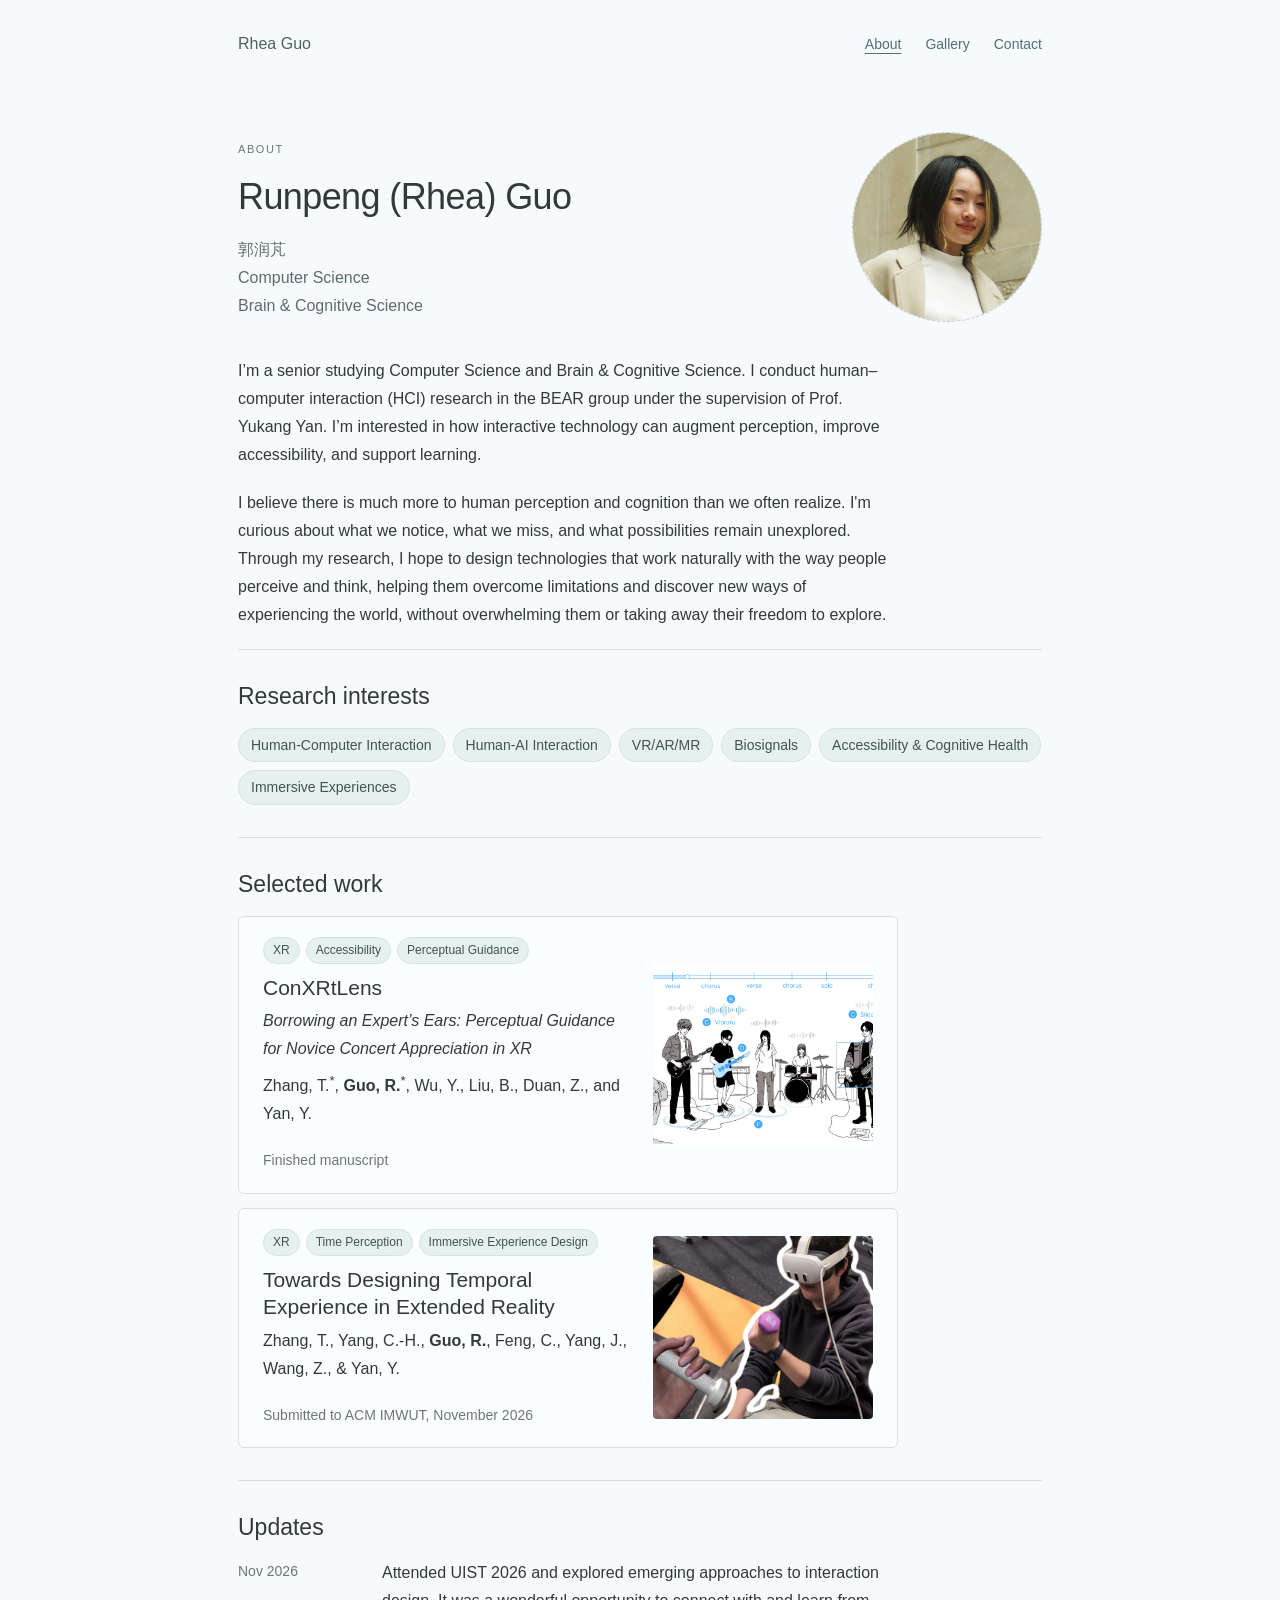
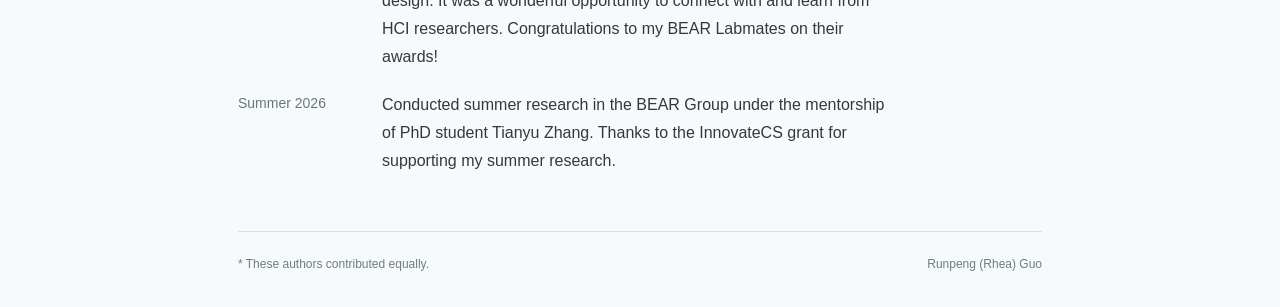
==== commit 0f44de7f: "add updates, add icon" ====
--- a/index.html
+++ b/index.html
@@ -106,7 +106,19 @@
                 </article>
             </section>
 
-            <!-- News draft to complete before displaying: Very excited to attend UIST2026 and -->
+            <section aria-labelledby="updates">
+                <h2 id="updates">Updates</h2>
+                <dl class="updates-list">
+                    <div>
+                        <dt class="muted"><time datetime="2026-11">Nov 2026</time></dt>
+                        <dd>Attended UIST 2026 and explored emerging approaches to interaction design. It was a wonderful opportunity to connect with and learn from HCI researchers. Congratulations to my BEAR Labmates on their awards!</dd>
+                    </div>
+                    <div>
+                        <dt class="muted">Summer 2026</dt>
+                        <dd>Conducted summer research in the BEAR Group under the mentorship of PhD student Tianyu Zhang. Thanks to the InnovateCS grant for supporting my summer research.</dd>
+                    </div>
+                </dl>
+            </section>
         </main>
 
         <!-- Footer -->
--- a/assets/style.css
+++ b/assets/style.css
@@ -372,3 +372,35 @@
         width: min(228px, 100%);
     }
 }
+
+.updates-list {
+    display: grid;
+    gap: 20px;
+    margin: 0;
+    max-width: 660px;
+}
+
+.updates-list > div {
+    display: grid;
+    grid-template-columns: 8rem minmax(0, 1fr);
+    gap: 16px;
+}
+
+.updates-list dd {
+    margin: 0;
+}
+
+@media (max-width: 540px) {
+    .updates-list > div {
+        grid-template-columns: minmax(0, 1fr);
+        gap: 4px;
+    }
+}
+
+.contact-icon {
+    display: inline-block;
+    width: 1em;
+    height: 1em;
+    margin-inline-end: 0.4em;
+    vertical-align: -0.15em;
+}
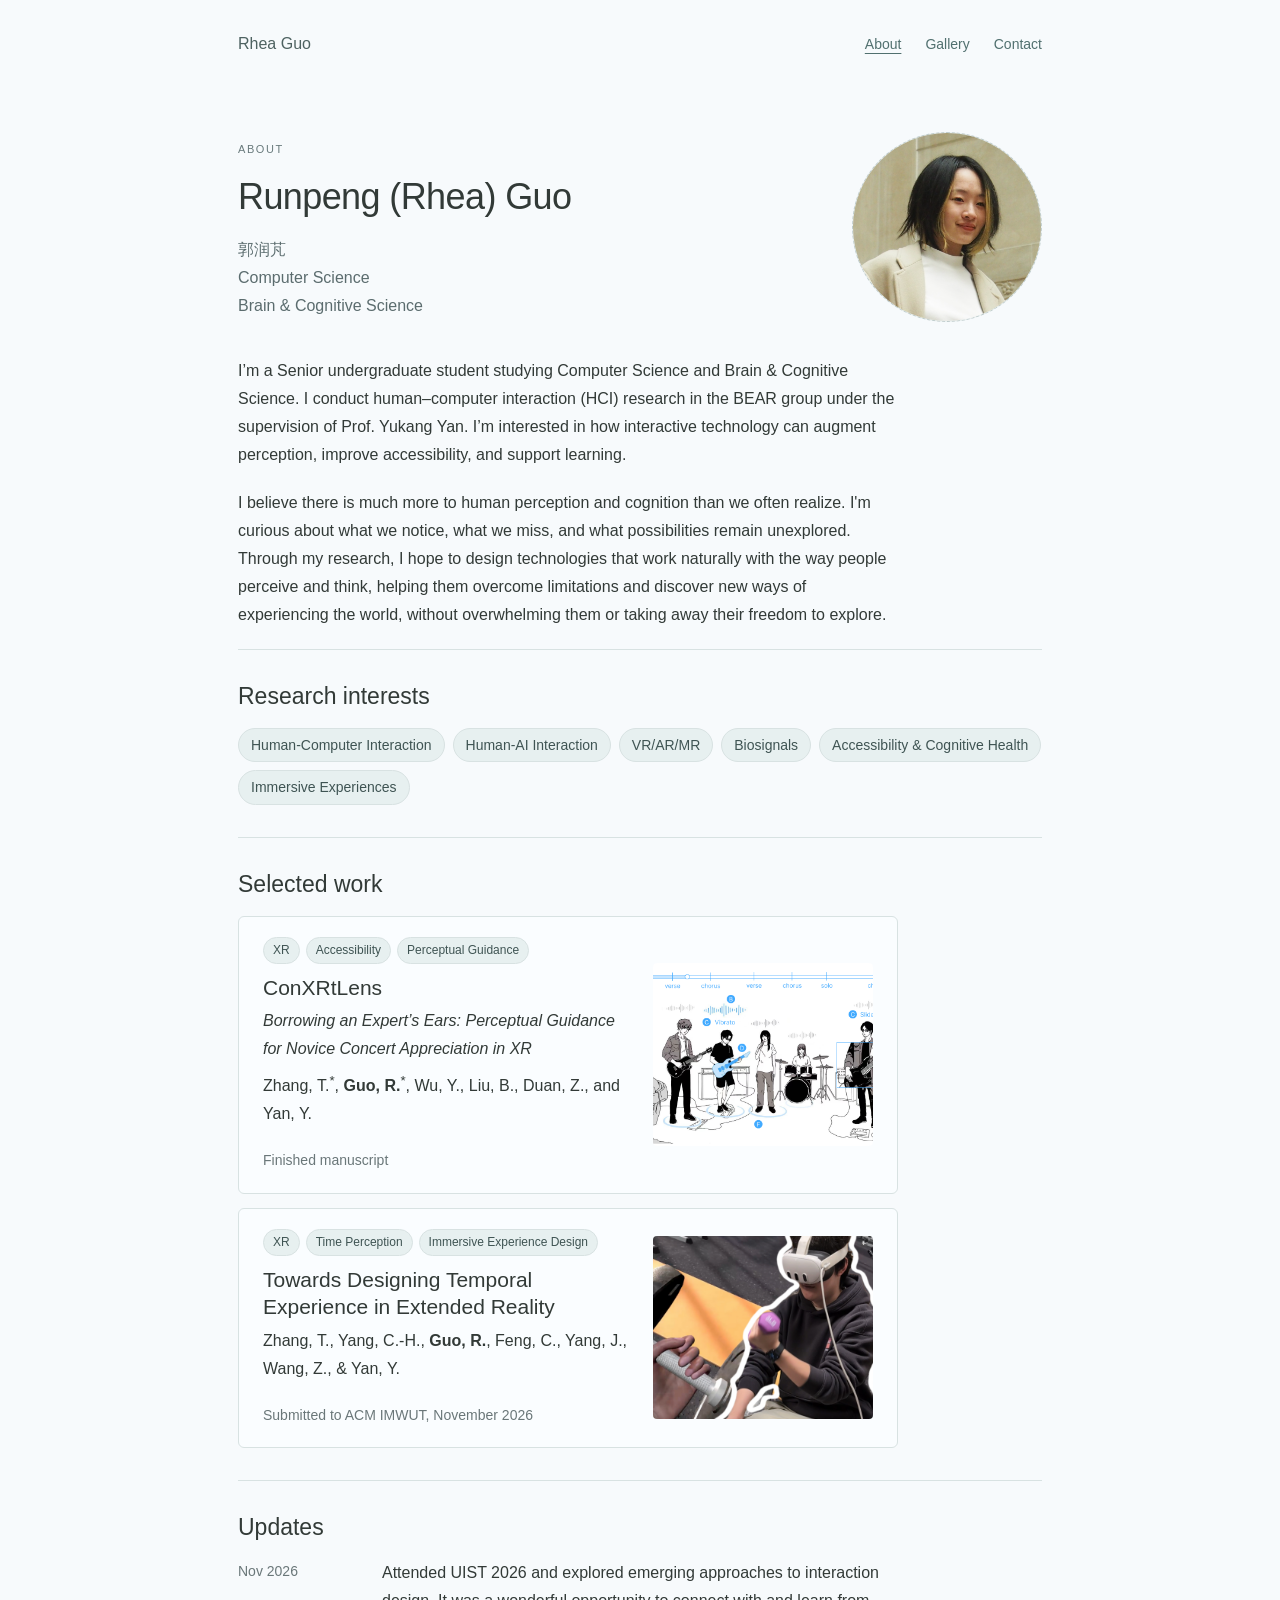
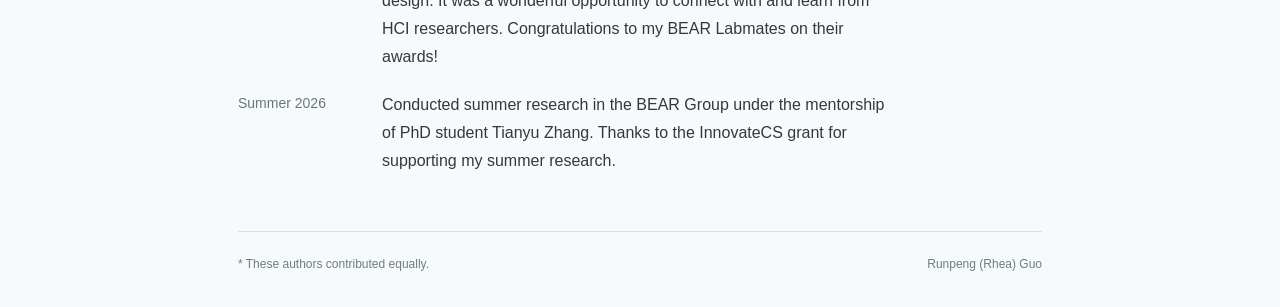
==== commit 31f1e3da: "Update index.html" ====
--- a/index.html
+++ b/index.html
@@ -53,7 +53,7 @@
 
             <!-- Introduction -->
             <p class="intro">
-                I’m a senior studying Computer Science and Brain &amp; Cognitive Science. I conduct human–computer interaction (HCI) research in the BEAR group under the supervision of Prof. Yukang Yan. I’m interested in how interactive technology can augment perception, improve accessibility, and support learning.
+                I’m a Senior undergraduate student studying Computer Science and Brain &amp; Cognitive Science. I conduct human–computer interaction (HCI) research in the BEAR group under the supervision of Prof. Yukang Yan. I’m interested in how interactive technology can augment perception, improve accessibility, and support learning.
             </p>
 
             <p class="intro">
